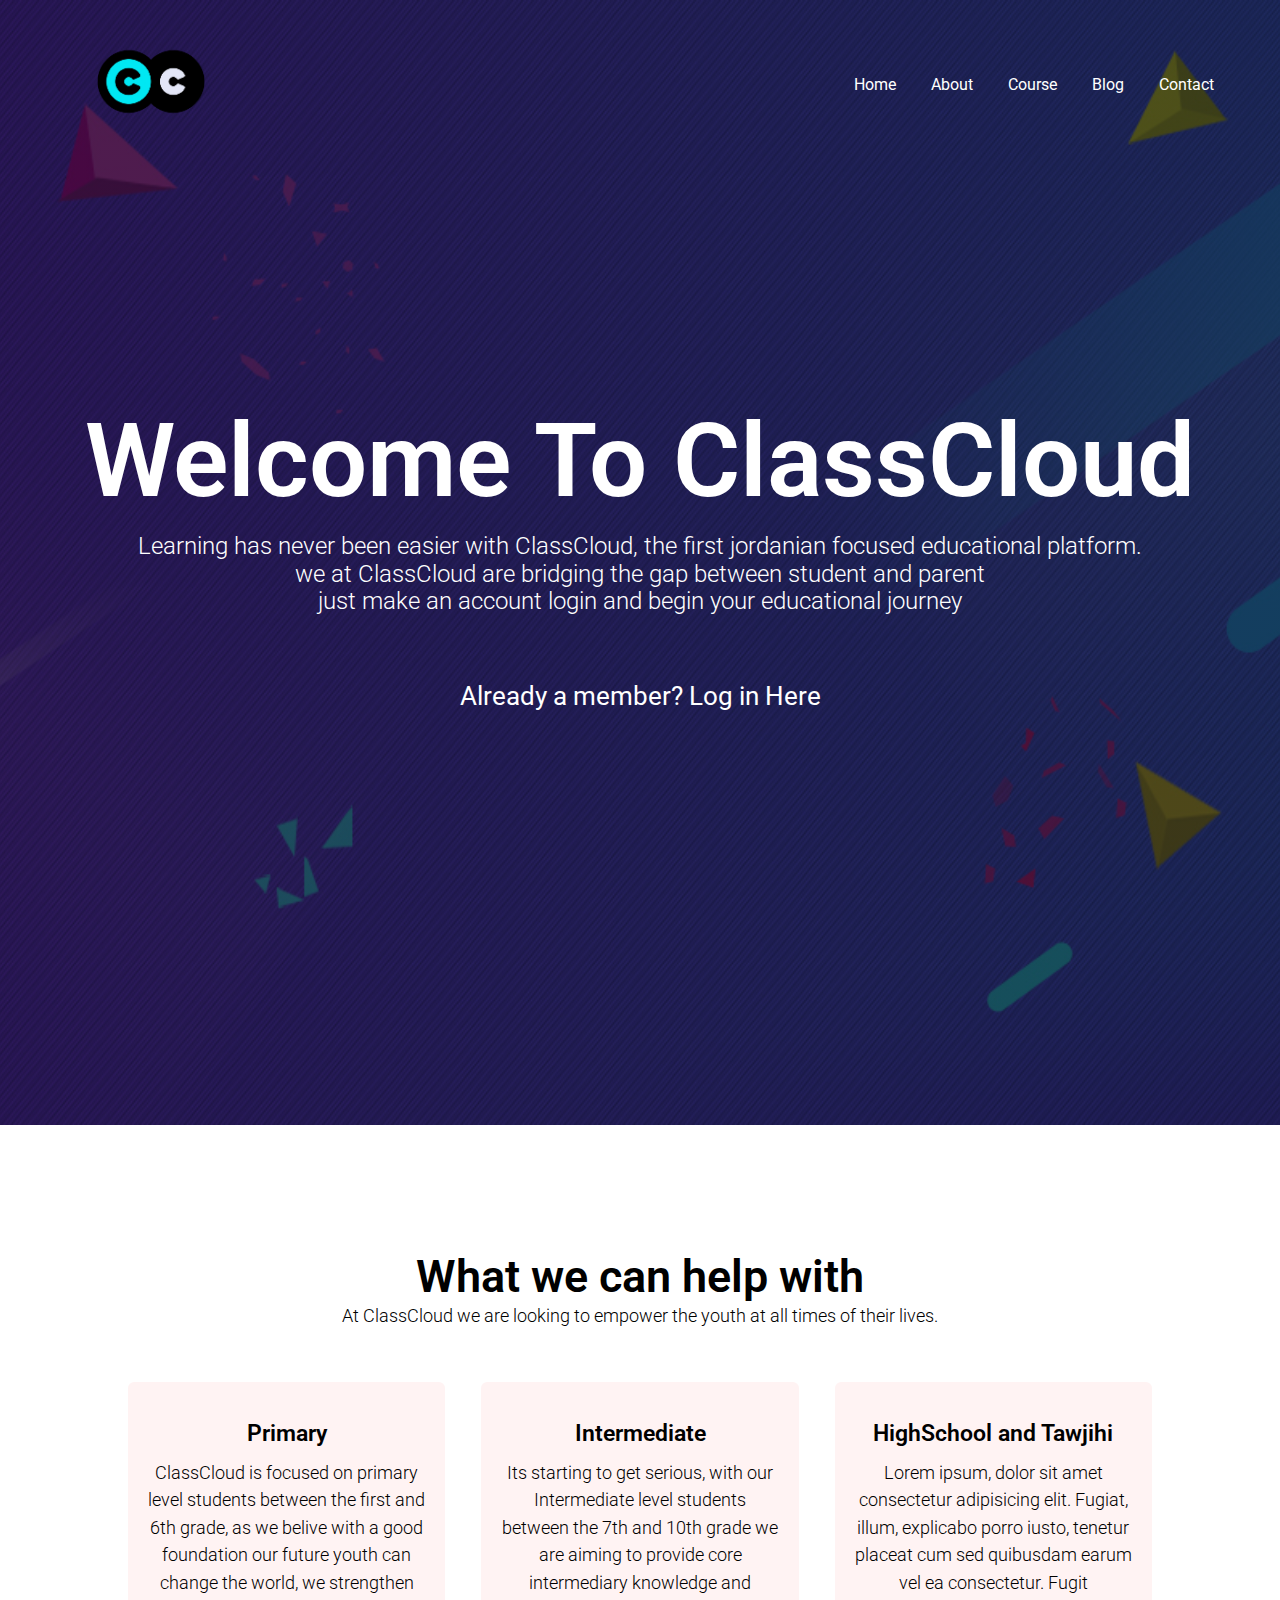
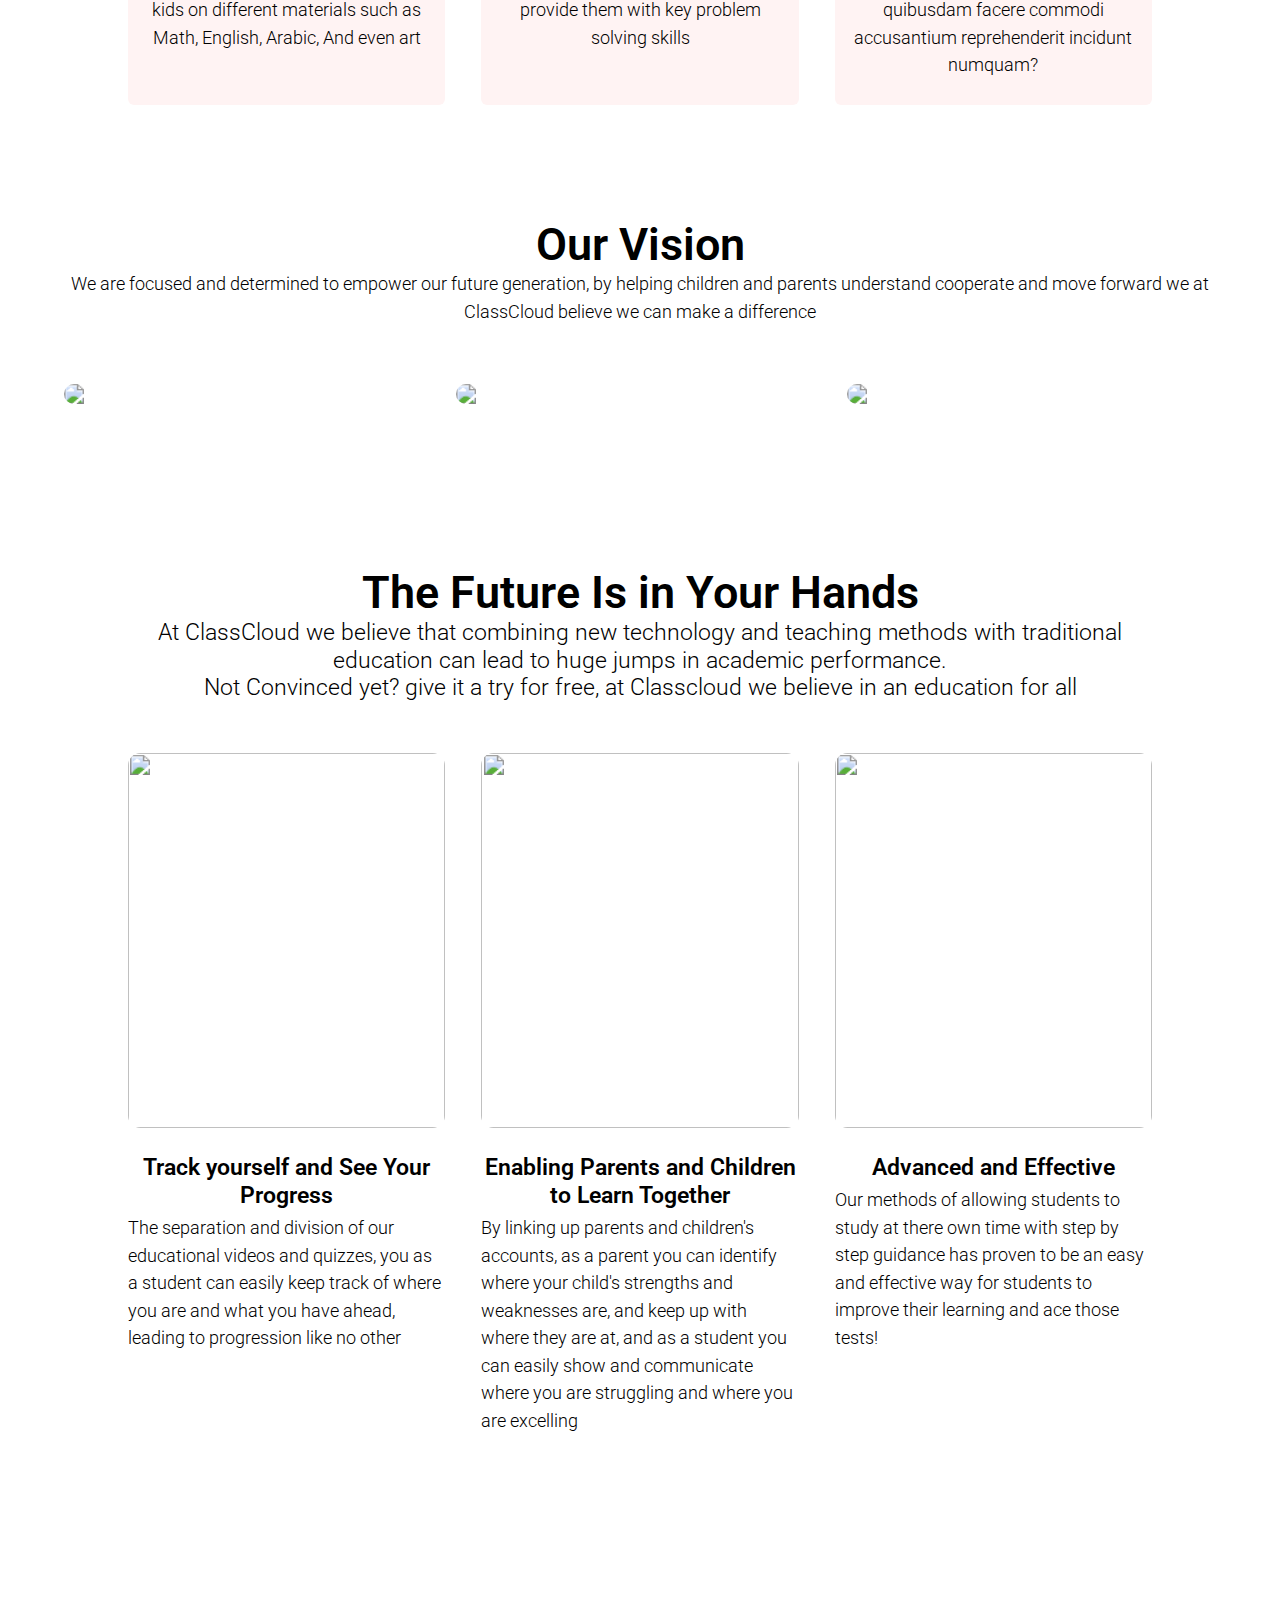
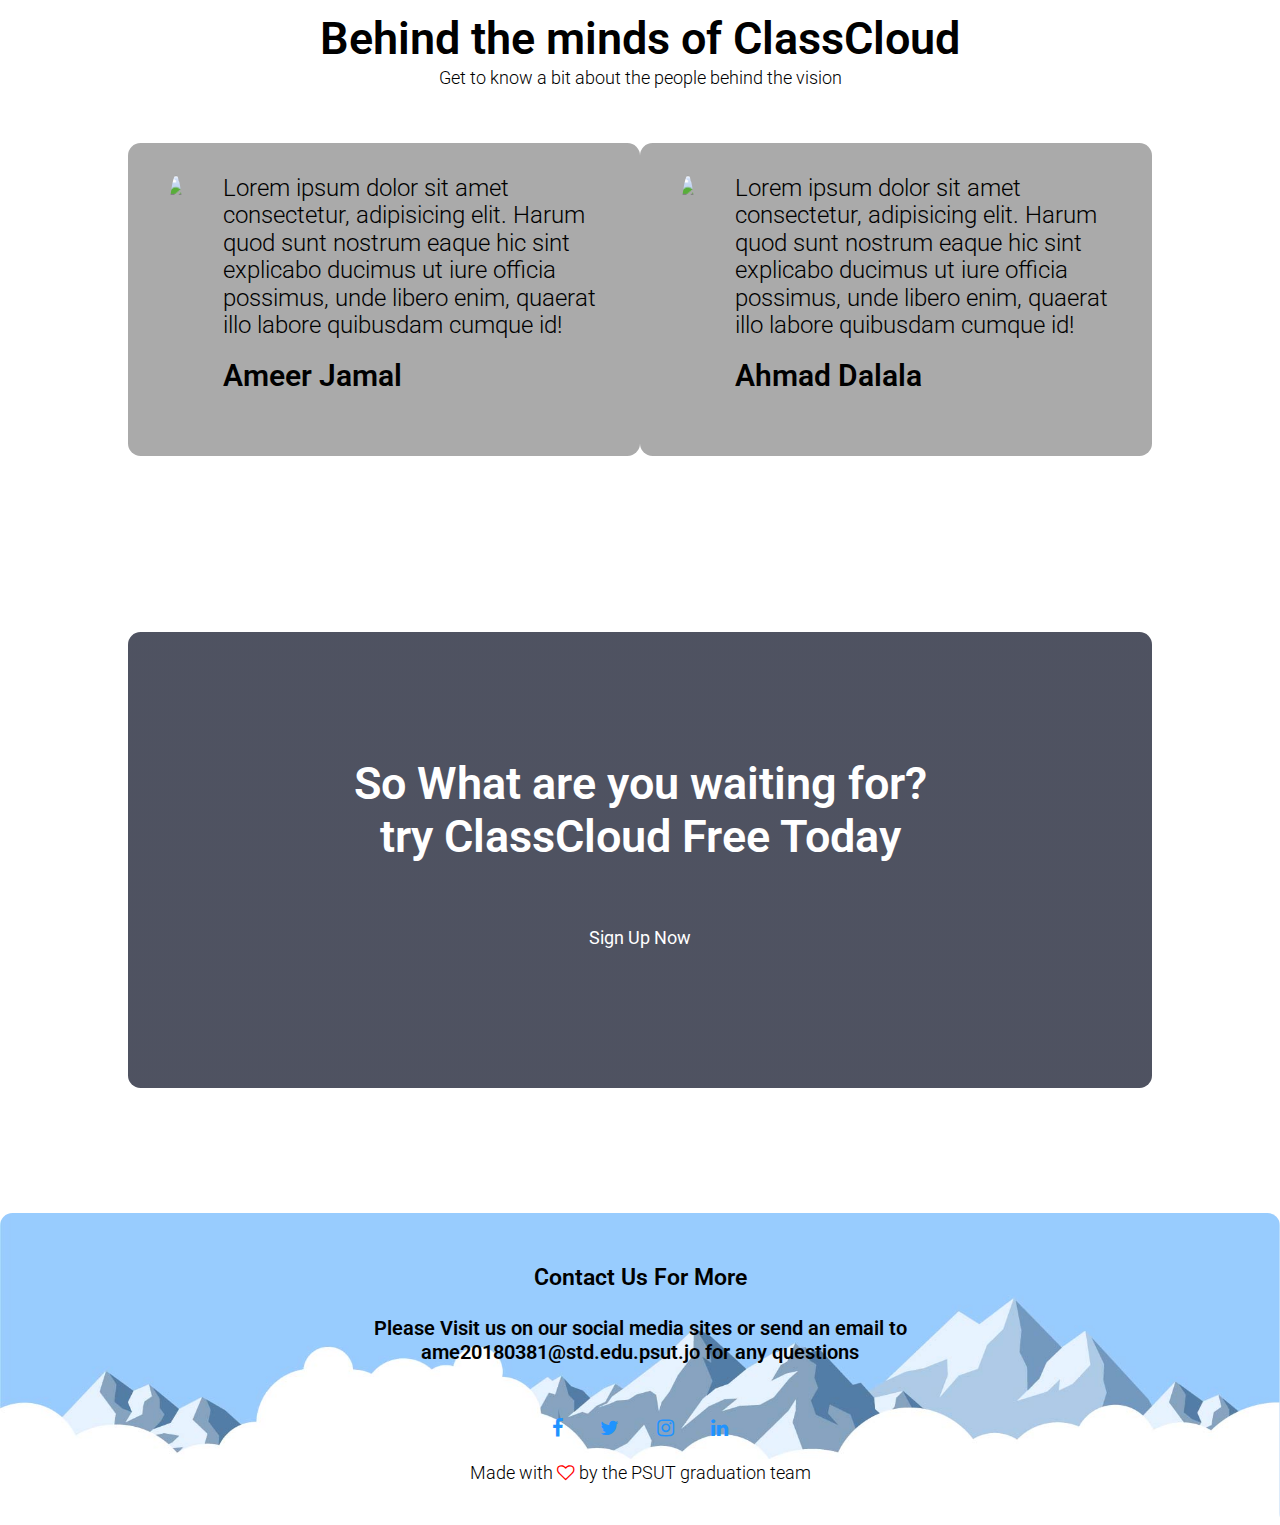
==== index.html @ dda36a4f "All Work" ====
<!DOCTYPE html>
<html>
<head>
    <link rel="stylesheet" href="indexStyle.css">
    <link rel="stylesheet" href="https://stackpath.bootstrapcdn.com/font-awesome/4.7.0/css/font-awesome.min.css">
    <meta name="viewport" content="width=device-width", initial-scale="1.0">
    <title>ClassCloud  - Assisting students and the future</title>
    

</head>
    <body>
<section class="header">

    <nav>
        <a href="index.html"><img src="img/classCloudLogo.png"></a>
        <div class="nav-links" id="nav-links">
            <i class="fa fa-times" onClick:"hideMenu()"></i>
            <ul>
                <li><a href ="">Home</a></li>
                <li><a href ="">About</a></li>
                <li><a href ="">Course</a></li>
                <li><a href ="">Blog</a></li>  
                <li><a href ="">Contact</a></li>
            </ul>
        </div>
        <i class="fa fa-bars" onClick:"showMenu()"></i>
    </nav>

    <div class="text-box">
        <h1>
            Welcome To ClassCloud
        </h1>
        <p>
            Learning has never been easier with ClassCloud, the first jordanian focused educational platform. <br> we at ClassCloud are bridging the gap between student and parent <br> just make an account login and begin your educational journey
        </p>
        <a href="logInPage.php" class="hero-btn1">Already a member? Log in Here</a>
    </div>
</section>

<!--Coures-->
<section class="course">
    <h1>What we can help with</h1>
    <p>At ClassCloud we are looking to empower the youth at all times of their lives.</p>

        <div class="row">
            <div class="course-col">
               <h3>Primary</h3>
               <p>ClassCloud is focused on primary level students between the first and 6th grade, as we belive with a good foundation our future youth can change the world, we strengthen kids on different materials such as Math, English, Arabic, And even art</p>
            </div>            

          <div class="course-col">
               <h3>Intermediate</h3>
               <p>Its starting to get serious, with our Intermediate level students between the 7th and 10th grade we are aiming to provide core intermediary knowledge and provide them with key problem solving skills</p>
            </div>   

            <div class="course-col">
               <h3>HighSchool and Tawjihi</h3>
               <p>Lorem ipsum, dolor sit amet consectetur adipisicing elit. Fugiat, illum, explicabo porro iusto, tenetur placeat cum sed quibusdam earum vel ea consectetur. Fugit quibusdam facere commodi accusantium reprehenderit incidunt numquam?</p>
            </div>   
        </div>
</section>


<!--vision-->
<section class="vision">
     <h1>  Our Vision  </h1>
     <p>We are focused and determined to empower our future generation, by helping children and parents understand cooperate and move forward we at ClassCloud believe we can make a difference </p>

    <div class="row">
        <div class="vision-col">
            <img src="https://media.knowledgefirstfinancial.ca/Blog-Cover-Photo-5-Reasons-for-an-RESP.jpg">
            <div class="layer">
                <h3>EXCITING</h3>
            </div>
        </div>

          <div class="vision-col">
            <img src="https://images.unsplash.com/photo-1554415707-6e8cfc93fe23?ixlib=rb-1.2.1&ixid=MnwxMjA3fDB8MHxwaG90by1wYWdlfHx8fGVufDB8fHx8&auto=format&fit=crop&w=1470&q=80">
            <div class="layer">
                <h3>EMPOWERING</h3>
            </div>
        </div>

          <div class="vision-col">
            <img src="https://images.unsplash.com/photo-1603695762547-fba8b88ac8ad?ixlib=rb-1.2.1&ixid=MnwxMjA3fDB8MHxwaG90by1wYWdlfHx8fGVufDB8fHx8&auto=format&fit=crop&w=1470&q=80">
            <div class="layer">
                <h3>INTERACTIVE</h3>
            </div>
        </div>
    </div>
    </section>

    <!-- features-->
    <section class="features">
    <h1>The Future Is in Your Hands</h1>
    <p style="font-size: 18px;">At ClassCloud we believe that combining new technology and teaching methods with traditional education can lead to huge jumps in academic performance.<br>
       Not Convinced yet? give it a try for free, at Classcloud we believe in an education for all</p>

    <div class="row">
        <div class="features-col">
            <img src="https://www.usmle.org/sites/default/files/styles/hero_interior/public/2021-09/prepare_for_your_exam_option_2.webp?h=0775493e&itok=ilhVptIl">
            <h3>Track yourself and See Your Progress</h3>
            <p>The separation and division of our educational videos and quizzes, you as a student can easily keep track of where you are and what you have ahead, leading to progression like no other </p>
        </div>

         <div class="features-col">
            <img src="https://indianwomenblog.org/wp-content/uploads/2014/05/suffering_from_working_moms_guilt1.jpg">
            <h3>Enabling Parents and Children to Learn Together </h3>
            <p>By linking up parents and children's accounts, as a parent you can identify where your child's strengths and weaknesses are, and keep up with where they are at, and as a student you can easily show and communicate where you are struggling and where you are excelling  </p>
        </div>

         <div class="features-col">
            <img src="https://www.verywellfamily.com/thmb/IlCGLeEUBkzR0N4NqdVgJ8I0gYg=/800x0/filters:no_upscale():max_bytes(150000):strip_icc():format(webp)/Girl-With-A-Paper-138710514-56a370123df78cf7727d6012.jpg">
            <h3>Advanced and Effective</h3>
            <p>Our methods of allowing students to study at there own time with step by step guidance has proven to be an easy and effective way for students to improve their learning and ace those tests!  </p>
            
        </div>
    </div>
</section>

<!------------------ Authors ----------->
 <section class="authors">
    <h1>Behind the minds of ClassCloud</h1>
    <p>Get to know a bit about the people behind the vision</p>
    <div class="row">
        <div class="authors-col">
            <img src="https://media-exp1.licdn.com/dms/image/C4E03AQFjGMxYBjgVsg/profile-displayphoto-shrink_800_800/0/1635095663061?e=1657756800&v=beta&t=0u_Zmkyfum4iM3yG4FDrSYMODXFO4rwOA9FSkZOt7Ks">
            <div>
                <p>Lorem ipsum dolor sit amet consectetur, adipisicing elit. Harum quod sunt nostrum eaque hic sint explicabo ducimus ut iure officia possimus, unde libero enim, quaerat illo labore quibusdam cumque id!</p>
                <h3>Ameer Jamal</h3>
            </div>
        </div>

        <div class="authors-col">
            <img src="https://media-exp1.licdn.com/dms/image/C5603AQGyLYLJ4Zqp9w/profile-displayphoto-shrink_800_800/0/1634924034472?e=1657756800&v=beta&t=E62Gko3RAs-roqViUCXRr3kXuFRcumtmmc_xgrP9ePw">
            <div>
                <p>Lorem ipsum dolor sit amet consectetur, adipisicing elit. Harum quod sunt nostrum eaque hic sint explicabo ducimus ut iure officia possimus, unde libero enim, quaerat illo labore quibusdam cumque id!</p>
                <h3>Ahmad Dalala</h3>
            </div>
        </div>
    </div>

</section>
    



<!------------------ tryNow ----------->


<section class="tryNow">
<h1>So What are you waiting for?<br> try ClassCloud Free Today</h1>
<a id="openPopUpButton" class="hero-btn">Sign Up Now</a>
</section>

<div class="popup center">
    <div class="icon">
        <i class="fa fa-user-circle-o"></i>
    </div>
    <div class="title">
       <h1>So we have your attention?</h1>

    </div>
    <div class="description"><h3>Signup now as a parent or a student</h3><br>
                  <div>

            <button class="bn5" id="parentBtn" onclick="location.href = 'parentSignUp.html';">I am a Parent</button>
     
  
            <button class="bn5" id="studentBtn" onclick="location.href = 'studentSignUp.html';">I am a Student</button>
        </div>
        </div>
        
        <div class="dismissBtn">
            <button id="dismissPopUpBtn">Nevermind <i class="fa fa-frown-o"></i></button>
        </div>
</div>

<!------------------ footer ----------->

<section class="footer">
 <h3>Contact Us For More</h3>
 <h4>Please Visit us on our social media sites or send an email to<br> ame20180381@std.edu.psut.jo for any questions</h4>


<div class="icons">
            <i class="fa fa-facebook"></i>
            <i class="fa fa-twitter"></i>
            <i class="fa fa-instagram"></i>
            <i class="fa fa-linkedin"></i>
</div>
<p>Made with <i class="fa fa-heart-o"></i> by the PSUT graduation team</p>


</section>


<!--javascript for toggling the menu on and off-->
<script>


    document.body.style.zoom = "125%";
    var navLinks = document.getElementById("nav-links")


        document.getElementById("openPopUpButton").addEventListener("click",function(){
            console.log("popup ACtive")
         document.getElementsByClassName("popup")[0].classList.add("active");

     })
     document.getElementById("dismissPopUpBtn").addEventListener("click",function(){
         document.getElementsByClassName("popup")[0].classList.remove("active");

     })

     /////////////////////////////////
    function showMenu(){
        navLinks.style.right="0";
        console.log("show")   }

    function hideMenu(){
        navLinks.style.right="-200";
    }

    
</script>

</body>

</head>
</html>
---- indexStyle.css ----
@import url('https://fonts.googleapis.com/css2?family=Roboto:wght@100;300;400;500;700&display=swap');

*{
    margin: 0;
    padding: 0;
font-family: 'Roboto', sans-serif;

}



.header{
    min-height: 100vh;
    width:100%;
    background-image:  linear-gradient(rgba(4,9,30,0.7),rgba(4,9,30,0.7)),url(img/bannerindex.jpg);
    background-position: center;
    background-size: cover;
    position: relative;
}



nav{
    display:flex;
    padding:0.5% 4%;
    justify-content:space-between;
    align-items:center;
}

nav img{
width: 160px;
}

.nav-links{
    flex:1; 
    text-align:right
}
.nav-links ul li{
  
    list-style:none;
    display:inline-block;
    padding:8px 12px;
    position: relative;
}

.nav-links ul li a{
    color: white;
    text-decoration: none;
    font-size:13px;
}

.nav-links ul li::after{
    content:'';
    width: 0%;
    height:2px;
    background: #f44336;
    display:block;
    margin:auto;
    transition:0.5s;
}

.nav-links ul li:hover::after{
    width: 100%;
}

.text-box{
    width:90%;
    color: #fff;
    text-align:center;
    position: absolute;
    top:50%;
    left:50%;
    transform: translate(-50%,-50%);
    text-align: center;
}

.text-box h1{
    font-size:82px;
}

.text-box p{
    margin: 10px 0 40px;
    color: white;
    font-size:19px;
}

.text-box a{
    font-size:21px;
}

.hero-btn{
 
    display: inline-block;
    text-decoration: none;
    color: white;
    border: solid 1 white;
    padding :12px 34px;
    font-size: 14px;
    background: transparent;
    position: relative;
    cursor: pointer;
}

.hero-btn:hover{
    border:1px solid #97cdff;
    background: #98cdfe7e;
    transition:1s;
   
}


.hero-btn1{
 
    display: inline-block;
    text-decoration: none;
    color: white;
    border: solid 1 white;
    padding :12px 34px;
    font-size: 14px;
    background: transparent;
    position: relative;
    cursor: pointer;
}

.hero-btn1:hover{
    border:1px solid #ff00c3;
    background: #ac008461;
    transition:1s;
   
}






nav .fa{
    display: none
}
@media(max-width:700px ){

    html, body{
        overflow-x: hidden;
    }

    .text-box h1{
        font-size: 20px;
    }

    .nav-links ul li{
        display:block;
    }

    .nav-links{
        position: absolute;
        background: #8f006d;
        height:100vh;
        width:200px;
        top: 0;
        right: -200px;
        text-align: left;
        z-index: 2;
        transition: 1s;
    }

    nav .fa{
        display: block;
        color:white;
        margin: 10px;
        font-size: 22px;
        cursor: pointer;
    }
    
    .nav-links ul{
        padding: 30px;
    }

}

/*------ course -------*/

.course{
    width:80%;
    margin: auto;
    text-align: center;
    padding-top: 100px;
}

h1{
    font-size:36px;
    font-weight: 600;
}

p{
    color:black;
    font-size:14px;
    font-weight: 300;
    line-height:22px;
    padding:10 px
}


.row{
    margin-top:5%;
    display: flex;
    justify-content: space-between;
    
  
}
.course-col{
    flex-basis: 31%;
    background: #fff3f3;
    border-radius: 5px;
    margin-bottom: 5%;
    padding: 20px 15px;
    box-sizing: border-box;
}

h3{
    text-align:center;
    font-weight:600;
    margin:10px 0;
}

.course-col:hover{
    box-shadow: 0 0 20px 0px rgba(0,0,0,0.2)
}

@media(max-width:700px){
    .row{
        flex-direction: column;
    }

}



/*------ vision -------*/

.vision{
    width: 90%;
    margin: auto;
    text-align:center;
    padding-top: 50px;

}

.vision-col{
    flex-basis: 32%;
    border-radius: 10px;
    margin-bottom:30px;
    position: relative;
    overflow: hidden;
}

.vision-col img{
    width:100% ;
    display:block;
}

.layer{
    background: transparent;
    height:100%;
    width: 100%;
    position: absolute;
    top: 0;
    left: 0;
    transition:0.5s;
}

.layer:hover{
        background: rgba(238, 60, 211, 0.7);
}

.layer h3{
    width:100%;
    font-weight:300;
    color: black;
    font-size:26px;
    bottom:0;
    left: 50%;
    transform:translateX(-50%);
    position:absolute;
      opacity: 0;
    transition: 0.8s;
  
}

.layer:hover h3{
    bottom:35%;
    opacity:1;
}


/*------ features -------*/

.features{
    width:80%;
    margin:auto;
    text-align:center;
    padding-top: 100px
}

.features-col{
    flex-basis: 31%;
    border-radius:10px;
    margin-bottom: 5%;
    text-align: left;

}

.features-col img{
    width:100%;
    border-radius: 10px;
    height: 300px;
}


.features-col p{
    padding:0;

}


.features-col h3{
    margin-top:16px;
    margin-bottom:5px;

    
}

/*--- authors ----*/
.authors{
    width:80%;
    margin: auto;
    padding-top: 100px;
    text-align: center;

}

.authors-col{
    flex-basis: 44%;
    border-radius: 10px;
    margin-bottom: 5%;
    text-align: left;
    background:#00000055;
    padding: 25px;
    cursor:pointer;
    display: flex;
}


.authors-col img{
    height:200px;
    margin-left: 5px;
    margin-right: 30px;
    border-radius: 50%;
}
.authors-col p{
    padding:0;
    font-size:larger;
}
.authors-col h3{
    margin-top: 15px;
    text-align: left;
    font-size:x-large
}

@media(max-width: 700px) {
    .authors-col img{
    height: 40px;
    margin-left: 0px;
    margin-right: 15px;
    border-radius: 50%;
}
}


.tryNow{
    margin:100px auto;
    width :80%;
    background-image:  linear-gradient(rgba(4,9,30,0.7),rgba(4,9,30,0.7)),url(https://www.qqri.com/wp-content/uploads/2019/08/case-studies-banner.jpg);
    background-position: center;
    background-size: cover;
    border-radius: 10px;
    text-align: center;
    padding: 100px 0;
}

.tryNow h1{
    color:white;
    margin-bottom: 40px;
    padding: 0;
}

@media(max-width: 700px) {
 .tryNow{
     font-size:24px;
 }
}


/*------------Footer----------------*/
.footer{
    background: black(0.5);
      width: 100%;
    text-align:center;
    padding: 30px 0;
     background: url(img/footer-background.jpg);
     background-size: cover;
     background-position: center bottom;
     border: 1px;
     border-radius: 10px;
     text-decoration: bold;
}

.footer h4{
    margin-top: 20px;
    margin-bottom:25px ;
    font-weight: 600;

}

.icons .fa{
    color:#1f93ff;
    margin: 0 13px;
    cursor:pointer;
    padding: 18px 0;
}

.fa-heart-o{
    color: red;
}



.center{
   position: fixed;
   top: 50%;
   left:50%;
 
}

.popup{
    width: 0;
    height:0;
    padding: 30px, 20px;
    background:  linear-gradient(rgba(0, 0, 0, 0.66),rgba(4, 9, 30, 0.36)),url("https://img.freepik.com/free-vector/abstract-colorful-technology-dotted-wave-background_1035-17450.jpg?t=st=1654106668~exp=1654107268~hmac=fc42cf68332c3a4df57234e69e6fda3ea5ebab31720726a3f03e73c704779ae0&w=740") ;
    border: 5px solid rgb(0, 0, 0);
    border-radius: 10px;
    box-sizing:border-box;
    z-index: 2;
    text-align: center;
    opacity: 0;
    top: -200%;
    transform: translate(-50%,-50%) scale(0.5);
    transition: opacity 300ms ease-in-out,
   opacity 300ms ease-in-out,
    opacity 300ms ease-in-out,
    transform 1000ms ease-in-out;
    
}

.popup.active{
    width: 690px;
    height:380px;
    opacity: 1;
    top: 50%;
    transform: translate(-50%,-50%) scale(1);
    transition: transform 300ms cubic-bezier(0.18,0.89.0.43,1.1);
    
}


.popup .icon{
    margin:5px 0px;
    width:50px;
    height: 50px;
    border:2px solid #ffffff;;
    text-align: center;
    display:inline-block;
    border-radius: 50%;
    line-height:60px;
}

.popup .icon i.fa{
    font-size: 30px;
    color:#ffffff;
}

.popup .title {
    margin:5px 0px;
    font-size:30px;
    font-weight: 300;
    color: white;
}

.popup .description{
    color: rgb(234, 234, 234);
    font-size: 15px;
    font-weight: 10;
    padding: 5px;
}

.popup .dismissBtn{
    margin-top:15px;
}

.popup .dismissBtn button{
    display:inline-block;
    padding: 10px 20px;
    background: #111;
    color:#f5f5f5;
    border: 0.5px solid #111;
    font-size: 16px;
    font-weight: 600;
    outline: none;
    border-radius: 10px;
    cursor: pointer;
    transition: all 300ms ease-in-out;
}

.popup .dismissBtn button:hover{

color:#111;
background: #ee0000;


}




.bn5 {
    margin: 15px;
  padding: 0.7em 2em;
  border: none;
  outline: none;
  color: rgb(255, 255, 255);
  background: #111;
  cursor: pointer;
  position: relative;
  border-radius: 10px;
 font-size: 22px;


}

.bn5:before {
  content: "";
  background: linear-gradient(
    45deg,
    #ff0000,
    #ff7300,
    #fffb00,
    #48ff00,
    #00ffd5,
    #002bff,
    #7a00ff,
    #ff00c8,
    #ff0000
  );
  position: absolute;
  top: -2px;
  left: -2px;
  background-size: 400%;
  z-index: -1;
  filter: blur(5px);
  width: calc(100% + 4px);
  height: calc(100% + 4px);
  animation: glowingbn5 20s linear infinite;
  opacity: 0;
  transition: opacity 0.3s ease-in-out;
  border-radius: 10px;
}

@keyframes glowingbn5 {
  0% {
    background-position: 0 0;
  }
  50% {
    background-position: 400% 0;
  }
  100% {
    background-position: 0 0;
  }
}

.bn5:active {
  color: #000;
}

.bn5:active:after {
  background: transparent;
}

.bn5:hover:before {
  opacity: 1;
}

.bn5:after {
  z-index: -1;
  content: "";
  position: absolute;
  width: 100%;
  height: 100%;
  background: #191919;
  left: 0;
  top: 0;
  border-radius: 10px;
}
.bn59 {
  background-color: #141414;
  border: 1px solid rgba(54, 54, 54, 0.6);
  font-weight: 600;

  outline: none;
  border-radius: 50px;
  display:inline-flex;
  justify-content: center;
  align-items: center;
  cursor: pointer;
  height: 45px;
  width: 130px;
  opacity: 1;
}
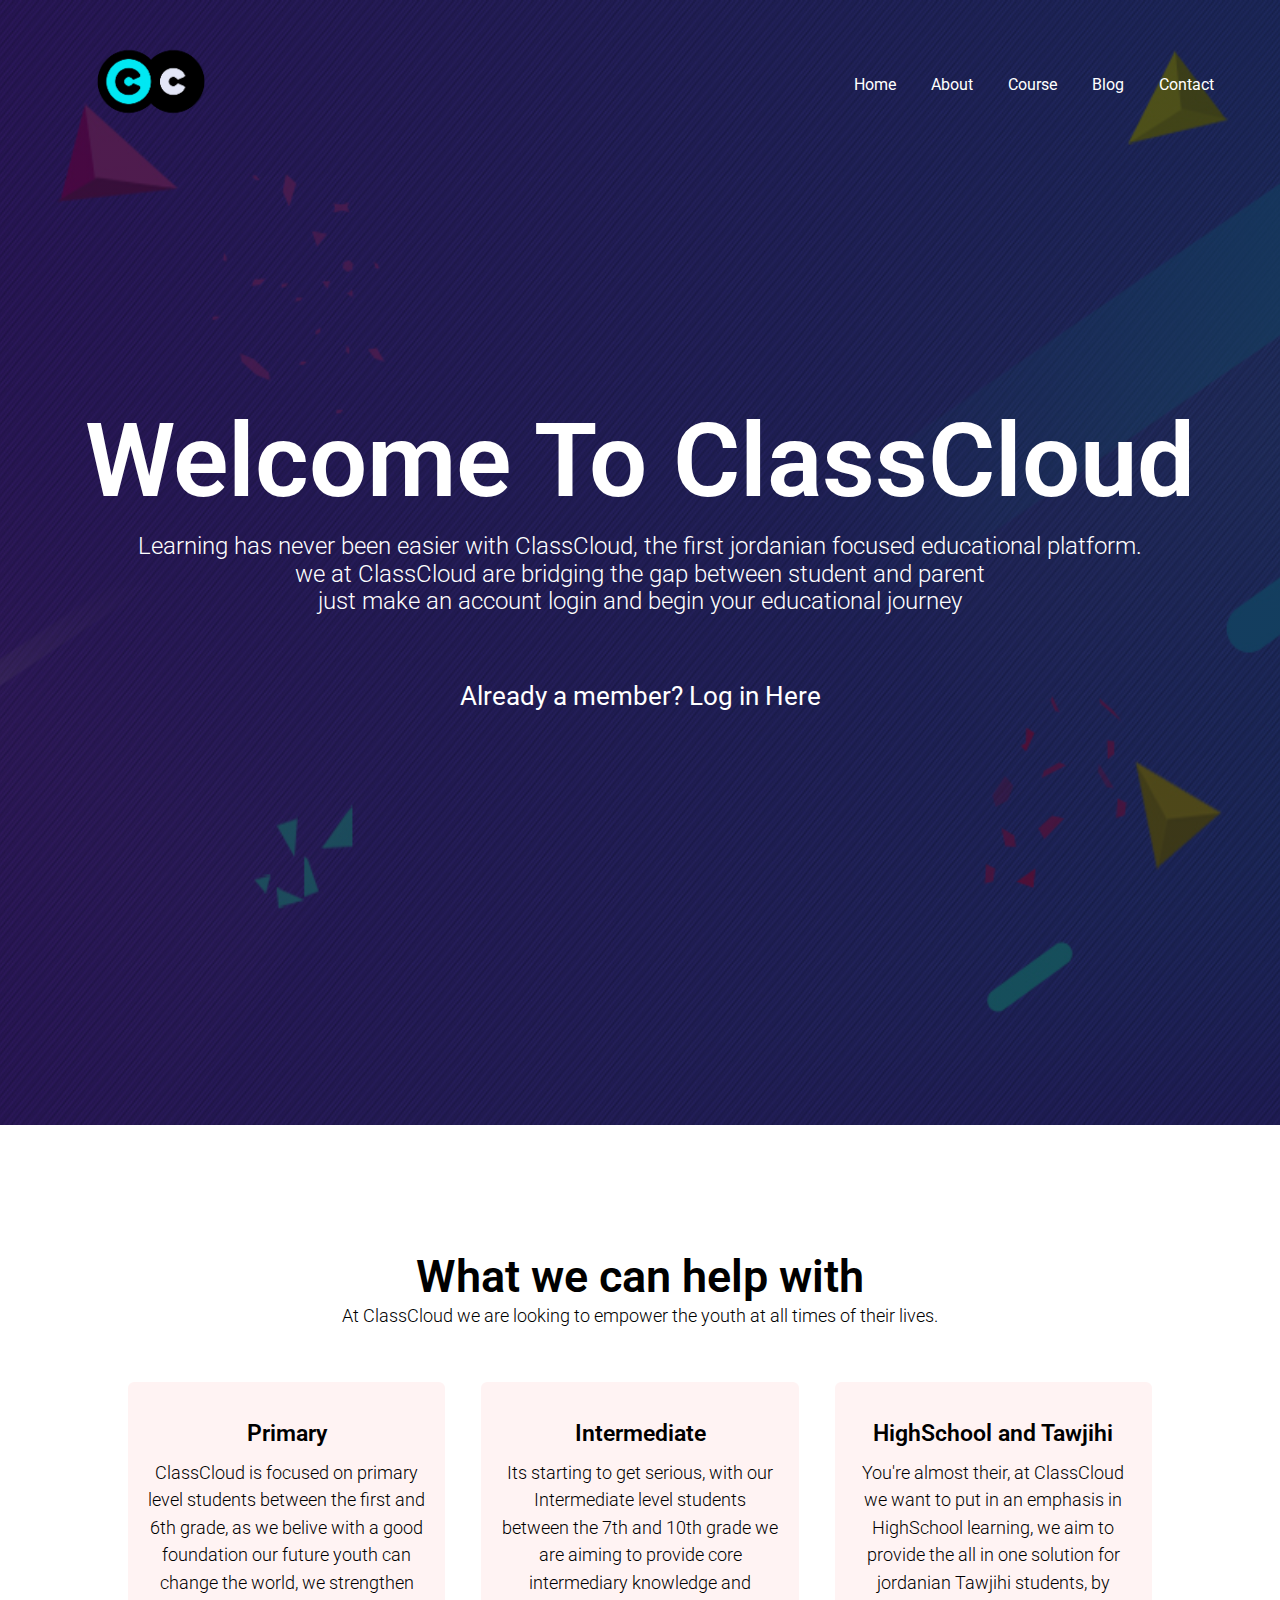
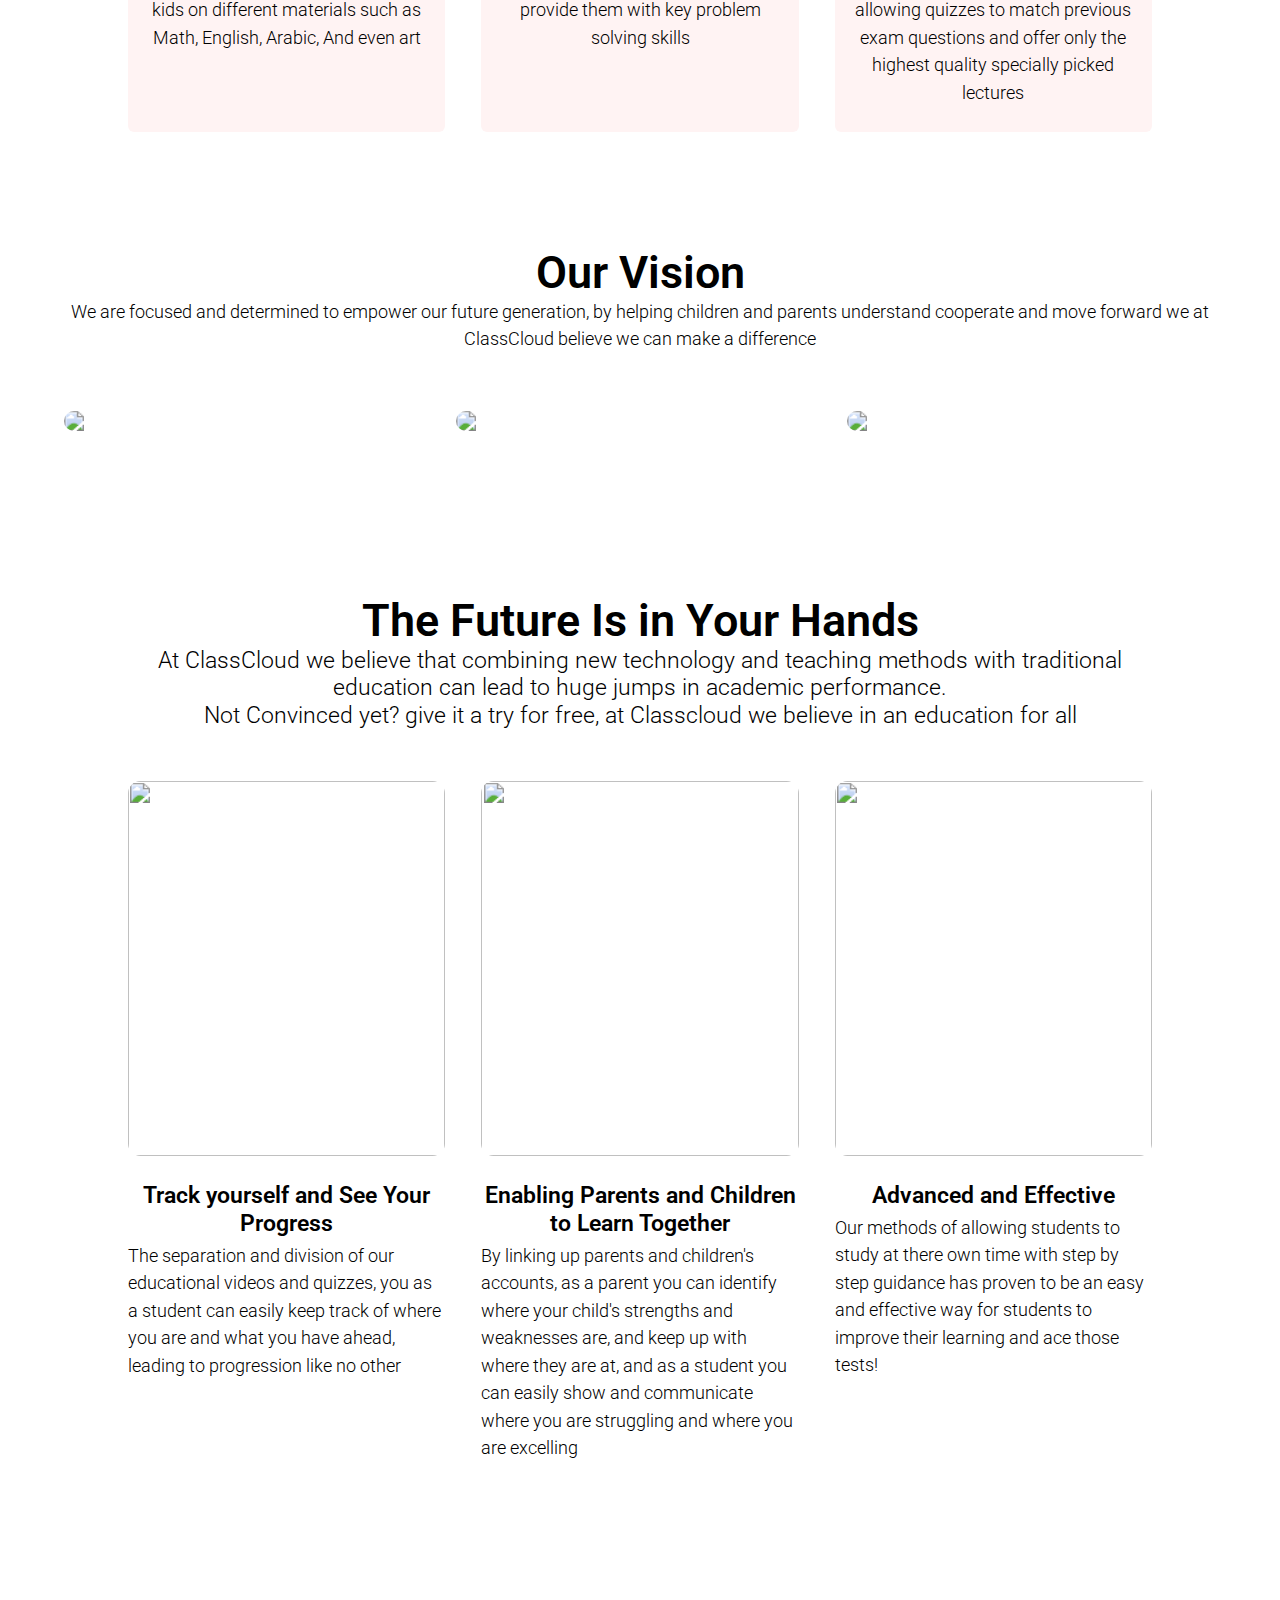
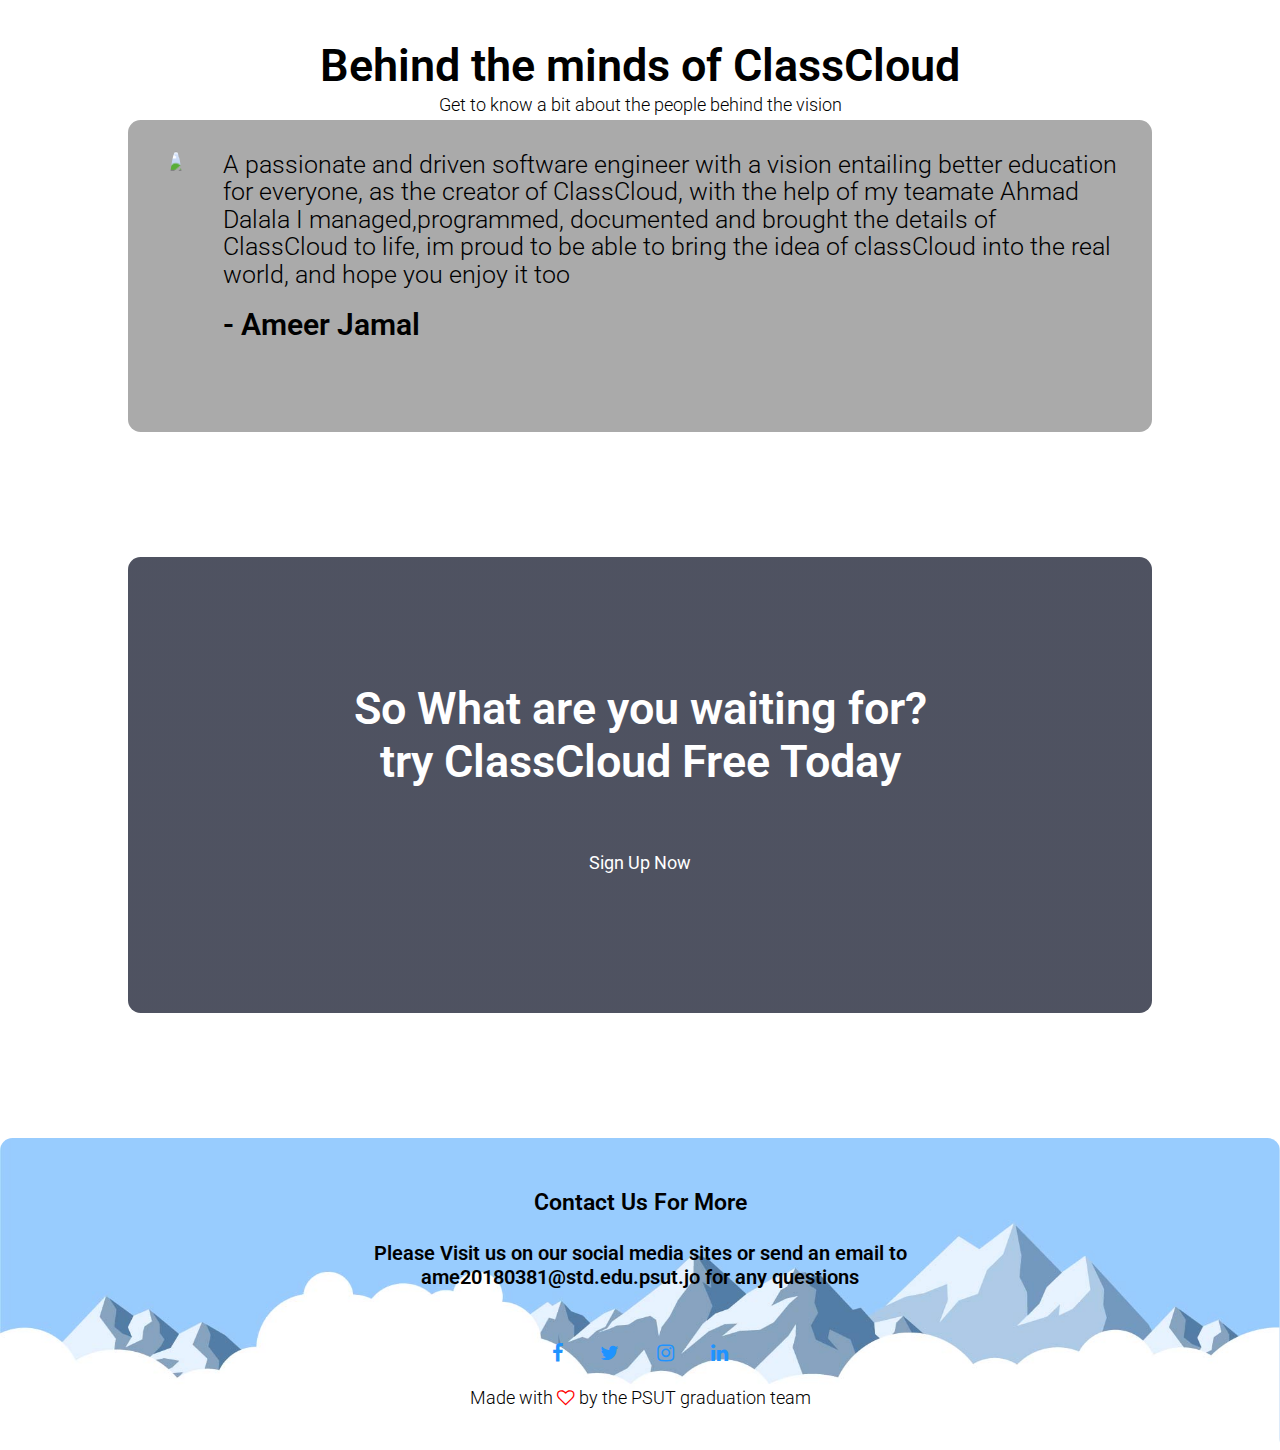
==== commit fad69ab0: "Update index.html" ====
--- a/index.html
+++ b/index.html
@@ -1,234 +1,253 @@
 <!DOCTYPE html>
 <html>
+
 <head>
     <link rel="stylesheet" href="indexStyle.css">
     <link rel="stylesheet" href="https://stackpath.bootstrapcdn.com/font-awesome/4.7.0/css/font-awesome.min.css">
-    <meta name="viewport" content="width=device-width", initial-scale="1.0">
-    <title>ClassCloud  - Assisting students and the future</title>
-    
+    <meta name="viewport" content="width=device-width" , initial-scale="1.0">
+    <title>ClassCloud - Assisting students and the future</title>
+    <link rel="icon" href="img/tabIcon.png">
 
 </head>
-    <body>
-<section class="header">
-
-    <nav>
-        <a href="index.html"><img src="img/classCloudLogo.png"></a>
-        <div class="nav-links" id="nav-links">
-            <i class="fa fa-times" onClick:"hideMenu()"></i>
-            <ul>
-                <li><a href ="">Home</a></li>
-                <li><a href ="">About</a></li>
-                <li><a href ="">Course</a></li>
-                <li><a href ="">Blog</a></li>  
-                <li><a href ="">Contact</a></li>
-            </ul>
-        </div>
-        <i class="fa fa-bars" onClick:"showMenu()"></i>
-    </nav>
-
-    <div class="text-box">
-        <h1>
-            Welcome To ClassCloud
-        </h1>
-        <p>
-            Learning has never been easier with ClassCloud, the first jordanian focused educational platform. <br> we at ClassCloud are bridging the gap between student and parent <br> just make an account login and begin your educational journey
-        </p>
-        <a href="logInPage.php" class="hero-btn1">Already a member? Log in Here</a>
-    </div>
-</section>
-
-<!--Coures-->
-<section class="course">
-    <h1>What we can help with</h1>
-    <p>At ClassCloud we are looking to empower the youth at all times of their lives.</p>
+
+<body>
+    <section class="header">
+
+        <nav>
+            <a href="index.html"><img src="img/classCloudLogo.png"></a>
+            <div class="nav-links" id="nav-links">
+                <i class="fa fa-times" onClick:"hideMenu()"></i>
+                <ul>
+                    <li><a href="">Home</a></li>
+                    <li><a href="">About</a></li>
+                    <li><a href="">Course</a></li>
+                    <li><a href="">Blog</a></li>
+                    <li><a href="">Contact</a></li>
+                </ul>
+            </div>
+            <i class="fa fa-bars" onClick:"showMenu()"></i>
+        </nav>
+
+        <div class="text-box">
+            <h1>
+                Welcome To ClassCloud
+            </h1>
+            <p>
+                Learning has never been easier with ClassCloud, the first jordanian focused educational platform. <br>
+                we at ClassCloud are bridging the gap between student and parent <br> just make an account login and
+                begin your educational journey
+            </p>
+            <a href="logInPage.php" class="hero-btn1">Already a member? Log in Here</a>
+        </div>
+    </section>
+
+    <!--Coures-->
+    <section class="course">
+        <h1>What we can help with</h1>
+        <p>At ClassCloud we are looking to empower the youth at all times of their lives.</p>
 
         <div class="row">
             <div class="course-col">
-               <h3>Primary</h3>
-               <p>ClassCloud is focused on primary level students between the first and 6th grade, as we belive with a good foundation our future youth can change the world, we strengthen kids on different materials such as Math, English, Arabic, And even art</p>
-            </div>            
-
-          <div class="course-col">
-               <h3>Intermediate</h3>
-               <p>Its starting to get serious, with our Intermediate level students between the 7th and 10th grade we are aiming to provide core intermediary knowledge and provide them with key problem solving skills</p>
-            </div>   
+                <h3>Primary</h3>
+                <p>ClassCloud is focused on primary level students between the first and 6th grade, as we belive with a
+                    good foundation our future youth can change the world, we strengthen kids on different materials
+                    such as Math, English, Arabic, And even art</p>
+            </div>
 
             <div class="course-col">
-               <h3>HighSchool and Tawjihi</h3>
-               <p>Lorem ipsum, dolor sit amet consectetur adipisicing elit. Fugiat, illum, explicabo porro iusto, tenetur placeat cum sed quibusdam earum vel ea consectetur. Fugit quibusdam facere commodi accusantium reprehenderit incidunt numquam?</p>
-            </div>   
-        </div>
-</section>
-
-
-<!--vision-->
-<section class="vision">
-     <h1>  Our Vision  </h1>
-     <p>We are focused and determined to empower our future generation, by helping children and parents understand cooperate and move forward we at ClassCloud believe we can make a difference </p>
-
-    <div class="row">
-        <div class="vision-col">
-            <img src="https://media.knowledgefirstfinancial.ca/Blog-Cover-Photo-5-Reasons-for-an-RESP.jpg">
-            <div class="layer">
-                <h3>EXCITING</h3>
-            </div>
-        </div>
-
-          <div class="vision-col">
-            <img src="https://images.unsplash.com/photo-1554415707-6e8cfc93fe23?ixlib=rb-1.2.1&ixid=MnwxMjA3fDB8MHxwaG90by1wYWdlfHx8fGVufDB8fHx8&auto=format&fit=crop&w=1470&q=80">
-            <div class="layer">
-                <h3>EMPOWERING</h3>
-            </div>
-        </div>
-
-          <div class="vision-col">
-            <img src="https://images.unsplash.com/photo-1603695762547-fba8b88ac8ad?ixlib=rb-1.2.1&ixid=MnwxMjA3fDB8MHxwaG90by1wYWdlfHx8fGVufDB8fHx8&auto=format&fit=crop&w=1470&q=80">
-            <div class="layer">
-                <h3>INTERACTIVE</h3>
-            </div>
-        </div>
-    </div>
+                <h3>Intermediate</h3>
+                <p>Its starting to get serious, with our Intermediate level students between the 7th and 10th grade we
+                    are aiming to provide core intermediary knowledge and provide them with key problem solving skills
+                </p>
+            </div>
+
+            <div class="course-col">
+                <h3>HighSchool and Tawjihi</h3>
+                <p>You're almost their, at ClassCloud we want to put in an emphasis in HighSchool learning, we aim to
+                    provide the all in one solution for jordanian Tawjihi students, by allowing quizzes to match
+                    previous exam questions and offer only the highest quality specially picked lectures</p>
+            </div>
+        </div>
+    </section>
+
+
+    <!--vision-->
+    <section class="vision">
+        <h1> Our Vision </h1>
+        <p>We are focused and determined to empower our future generation, by helping children and parents understand
+            cooperate and move forward we at ClassCloud believe we can make a difference </p>
+
+        <div class="row">
+            <div class="vision-col">
+                <img src="https://media.knowledgefirstfinancial.ca/Blog-Cover-Photo-5-Reasons-for-an-RESP.jpg">
+                <div class="layer">
+                    <h3>EXCITING</h3>
+                </div>
+            </div>
+
+            <div class="vision-col">
+                <img
+                    src="https://images.unsplash.com/photo-1554415707-6e8cfc93fe23?ixlib=rb-1.2.1&ixid=MnwxMjA3fDB8MHxwaG90by1wYWdlfHx8fGVufDB8fHx8&auto=format&fit=crop&w=1470&q=80">
+                <div class="layer">
+                    <h3>EMPOWERING</h3>
+                </div>
+            </div>
+
+            <div class="vision-col">
+                <img
+                    src="https://images.unsplash.com/photo-1603695762547-fba8b88ac8ad?ixlib=rb-1.2.1&ixid=MnwxMjA3fDB8MHxwaG90by1wYWdlfHx8fGVufDB8fHx8&auto=format&fit=crop&w=1470&q=80">
+                <div class="layer">
+                    <h3>INTERACTIVE</h3>
+                </div>
+            </div>
+        </div>
     </section>
 
     <!-- features-->
     <section class="features">
-    <h1>The Future Is in Your Hands</h1>
-    <p style="font-size: 18px;">At ClassCloud we believe that combining new technology and teaching methods with traditional education can lead to huge jumps in academic performance.<br>
-       Not Convinced yet? give it a try for free, at Classcloud we believe in an education for all</p>
-
-    <div class="row">
-        <div class="features-col">
-            <img src="https://www.usmle.org/sites/default/files/styles/hero_interior/public/2021-09/prepare_for_your_exam_option_2.webp?h=0775493e&itok=ilhVptIl">
-            <h3>Track yourself and See Your Progress</h3>
-            <p>The separation and division of our educational videos and quizzes, you as a student can easily keep track of where you are and what you have ahead, leading to progression like no other </p>
-        </div>
-
-         <div class="features-col">
-            <img src="https://indianwomenblog.org/wp-content/uploads/2014/05/suffering_from_working_moms_guilt1.jpg">
-            <h3>Enabling Parents and Children to Learn Together </h3>
-            <p>By linking up parents and children's accounts, as a parent you can identify where your child's strengths and weaknesses are, and keep up with where they are at, and as a student you can easily show and communicate where you are struggling and where you are excelling  </p>
-        </div>
-
-         <div class="features-col">
-            <img src="https://www.verywellfamily.com/thmb/IlCGLeEUBkzR0N4NqdVgJ8I0gYg=/800x0/filters:no_upscale():max_bytes(150000):strip_icc():format(webp)/Girl-With-A-Paper-138710514-56a370123df78cf7727d6012.jpg">
-            <h3>Advanced and Effective</h3>
-            <p>Our methods of allowing students to study at there own time with step by step guidance has proven to be an easy and effective way for students to improve their learning and ace those tests!  </p>
-            
-        </div>
-    </div>
-</section>
-
-<!------------------ Authors ----------->
- <section class="authors">
-    <h1>Behind the minds of ClassCloud</h1>
-    <p>Get to know a bit about the people behind the vision</p>
-    <div class="row">
+        <h1>The Future Is in Your Hands</h1>
+        <p style="font-size: 18px;">At ClassCloud we believe that combining new technology and teaching methods with
+            traditional education can lead to huge jumps in academic performance.<br>
+            Not Convinced yet? give it a try for free, at Classcloud we believe in an education for all</p>
+
+        <div class="row">
+            <div class="features-col">
+                <img
+                    src="https://www.usmle.org/sites/default/files/styles/hero_interior/public/2021-09/prepare_for_your_exam_option_2.webp?h=0775493e&itok=ilhVptIl">
+                <h3>Track yourself and See Your Progress</h3>
+                <p>The separation and division of our educational videos and quizzes, you as a student can easily keep
+                    track of where you are and what you have ahead, leading to progression like no other </p>
+            </div>
+
+            <div class="features-col">
+                <img
+                    src="https://indianwomenblog.org/wp-content/uploads/2014/05/suffering_from_working_moms_guilt1.jpg">
+                <h3>Enabling Parents and Children to Learn Together </h3>
+                <p>By linking up parents and children's accounts, as a parent you can identify where your child's
+                    strengths and weaknesses are, and keep up with where they are at, and as a student you can easily
+                    show and communicate where you are struggling and where you are excelling </p>
+            </div>
+
+            <div class="features-col">
+                <img
+                    src="https://www.verywellfamily.com/thmb/IlCGLeEUBkzR0N4NqdVgJ8I0gYg=/800x0/filters:no_upscale():max_bytes(150000):strip_icc():format(webp)/Girl-With-A-Paper-138710514-56a370123df78cf7727d6012.jpg">
+                <h3>Advanced and Effective</h3>
+                <p>Our methods of allowing students to study at there own time with step by step guidance has proven to
+                    be an easy and effective way for students to improve their learning and ace those tests! </p>
+
+            </div>
+        </div>
+    </section>
+
+    <!------------------ Authors ----------->
+    <section class="authors">
+        <h1>Behind the minds of ClassCloud</h1>
+        <p>Get to know a bit about the people behind the vision</p>
+
         <div class="authors-col">
-            <img src="https://media-exp1.licdn.com/dms/image/C4E03AQFjGMxYBjgVsg/profile-displayphoto-shrink_800_800/0/1635095663061?e=1657756800&v=beta&t=0u_Zmkyfum4iM3yG4FDrSYMODXFO4rwOA9FSkZOt7Ks">
+            <br>
+            <img src="img/ameer1.jpeg">
             <div>
-                <p>Lorem ipsum dolor sit amet consectetur, adipisicing elit. Harum quod sunt nostrum eaque hic sint explicabo ducimus ut iure officia possimus, unde libero enim, quaerat illo labore quibusdam cumque id!</p>
-                <h3>Ameer Jamal</h3>
-            </div>
-        </div>
-
-        <div class="authors-col">
-            <img src="https://media-exp1.licdn.com/dms/image/C5603AQGyLYLJ4Zqp9w/profile-displayphoto-shrink_800_800/0/1634924034472?e=1657756800&v=beta&t=E62Gko3RAs-roqViUCXRr3kXuFRcumtmmc_xgrP9ePw">
+                <p style="font-size: 20px;">A passionate and driven software engineer with a vision entailing better education for everyone, as
+                    the creator of ClassCloud, with the help of my teamate Ahmad Dalala I managed,programmed,
+                    documented and brought the details of ClassCloud to life, im proud to be able
+                    to bring the idea of classCloud into the real world, and hope you enjoy it too</p>
+                <h3>- Ameer Jamal</h3>
+            </div>
+        </div>
+
+
+    </section>
+
+
+
+
+    <!------------------ tryNow ----------->
+
+
+    <section class="tryNow">
+        <h1>So What are you waiting for?<br> try ClassCloud Free Today</h1>
+        <a id="openPopUpButton" class="hero-btn">Sign Up Now</a>
+    </section>
+
+    <div class="popup center">
+        <div class="icon">
+            <i class="fa fa-user-circle-o"></i>
+        </div>
+        <div class="title">
+            <h1>So we have your attention?</h1>
+
+        </div>
+        <div class="description">
+            <h3>Signup now as a parent or a student</h3><br>
             <div>
-                <p>Lorem ipsum dolor sit amet consectetur, adipisicing elit. Harum quod sunt nostrum eaque hic sint explicabo ducimus ut iure officia possimus, unde libero enim, quaerat illo labore quibusdam cumque id!</p>
-                <h3>Ahmad Dalala</h3>
-            </div>
-        </div>
-    </div>
-
-</section>
-    
-
-
-
-<!------------------ tryNow ----------->
-
-
-<section class="tryNow">
-<h1>So What are you waiting for?<br> try ClassCloud Free Today</h1>
-<a id="openPopUpButton" class="hero-btn">Sign Up Now</a>
-</section>
-
-<div class="popup center">
-    <div class="icon">
-        <i class="fa fa-user-circle-o"></i>
-    </div>
-    <div class="title">
-       <h1>So we have your attention?</h1>
-
-    </div>
-    <div class="description"><h3>Signup now as a parent or a student</h3><br>
-                  <div>
-
-            <button class="bn5" id="parentBtn" onclick="location.href = 'parentSignUp.html';">I am a Parent</button>
-     
-  
-            <button class="bn5" id="studentBtn" onclick="location.href = 'studentSignUp.html';">I am a Student</button>
-        </div>
-        </div>
-        
+
+                <button class="bn5" id="parentBtn" onclick="location.href = 'parentSignUp.html';">I am a Parent</button>
+
+
+                <button class="bn5" id="studentBtn" onclick="location.href = 'studentSignUp.html';">I am a
+                    Student</button>
+            </div>
+        </div>
+
         <div class="dismissBtn">
             <button id="dismissPopUpBtn">Nevermind <i class="fa fa-frown-o"></i></button>
         </div>
-</div>
-
-<!------------------ footer ----------->
-
-<section class="footer">
- <h3>Contact Us For More</h3>
- <h4>Please Visit us on our social media sites or send an email to<br> ame20180381@std.edu.psut.jo for any questions</h4>
-
-
-<div class="icons">
+    </div>
+
+    <!------------------ footer ----------->
+
+    <section class="footer">
+        <h3>Contact Us For More</h3>
+        <h4>Please Visit us on our social media sites or send an email to<br> ame20180381@std.edu.psut.jo for any
+            questions</h4>
+
+
+        <div class="icons">
             <i class="fa fa-facebook"></i>
             <i class="fa fa-twitter"></i>
             <i class="fa fa-instagram"></i>
             <i class="fa fa-linkedin"></i>
-</div>
-<p>Made with <i class="fa fa-heart-o"></i> by the PSUT graduation team</p>
-
-
-</section>
-
-
-<!--javascript for toggling the menu on and off-->
-<script>
-
-
-    document.body.style.zoom = "125%";
-    var navLinks = document.getElementById("nav-links")
-
-
-        document.getElementById("openPopUpButton").addEventListener("click",function(){
+        </div>
+        <p>Made with <i class="fa fa-heart-o"></i> by the PSUT graduation team</p>
+
+
+    </section>
+
+
+    <!--javascript for toggling the menu on and off-->
+    <script>
+
+
+        document.body.style.zoom = "125%";
+        var navLinks = document.getElementById("nav-links")
+
+
+        document.getElementById("openPopUpButton").addEventListener("click", function () {
             console.log("popup ACtive")
-         document.getElementsByClassName("popup")[0].classList.add("active");
-
-     })
-     document.getElementById("dismissPopUpBtn").addEventListener("click",function(){
-         document.getElementsByClassName("popup")[0].classList.remove("active");
-
-     })
-
-     /////////////////////////////////
-    function showMenu(){
-        navLinks.style.right="0";
-        console.log("show")   }
-
-    function hideMenu(){
-        navLinks.style.right="-200";
-    }
-
-    
-</script>
+            document.getElementsByClassName("popup")[0].classList.add("active");
+
+        })
+        document.getElementById("dismissPopUpBtn").addEventListener("click", function () {
+            document.getElementsByClassName("popup")[0].classList.remove("active");
+
+        })
+
+        /////////////////////////////////
+        function showMenu() {
+            navLinks.style.right = "0";
+            console.log("show")
+        }
+
+        function hideMenu() {
+            navLinks.style.right = "-200";
+        }
+
+
+    </script>
 
 </body>
 
 </head>
+
 </html>
-
-
-
